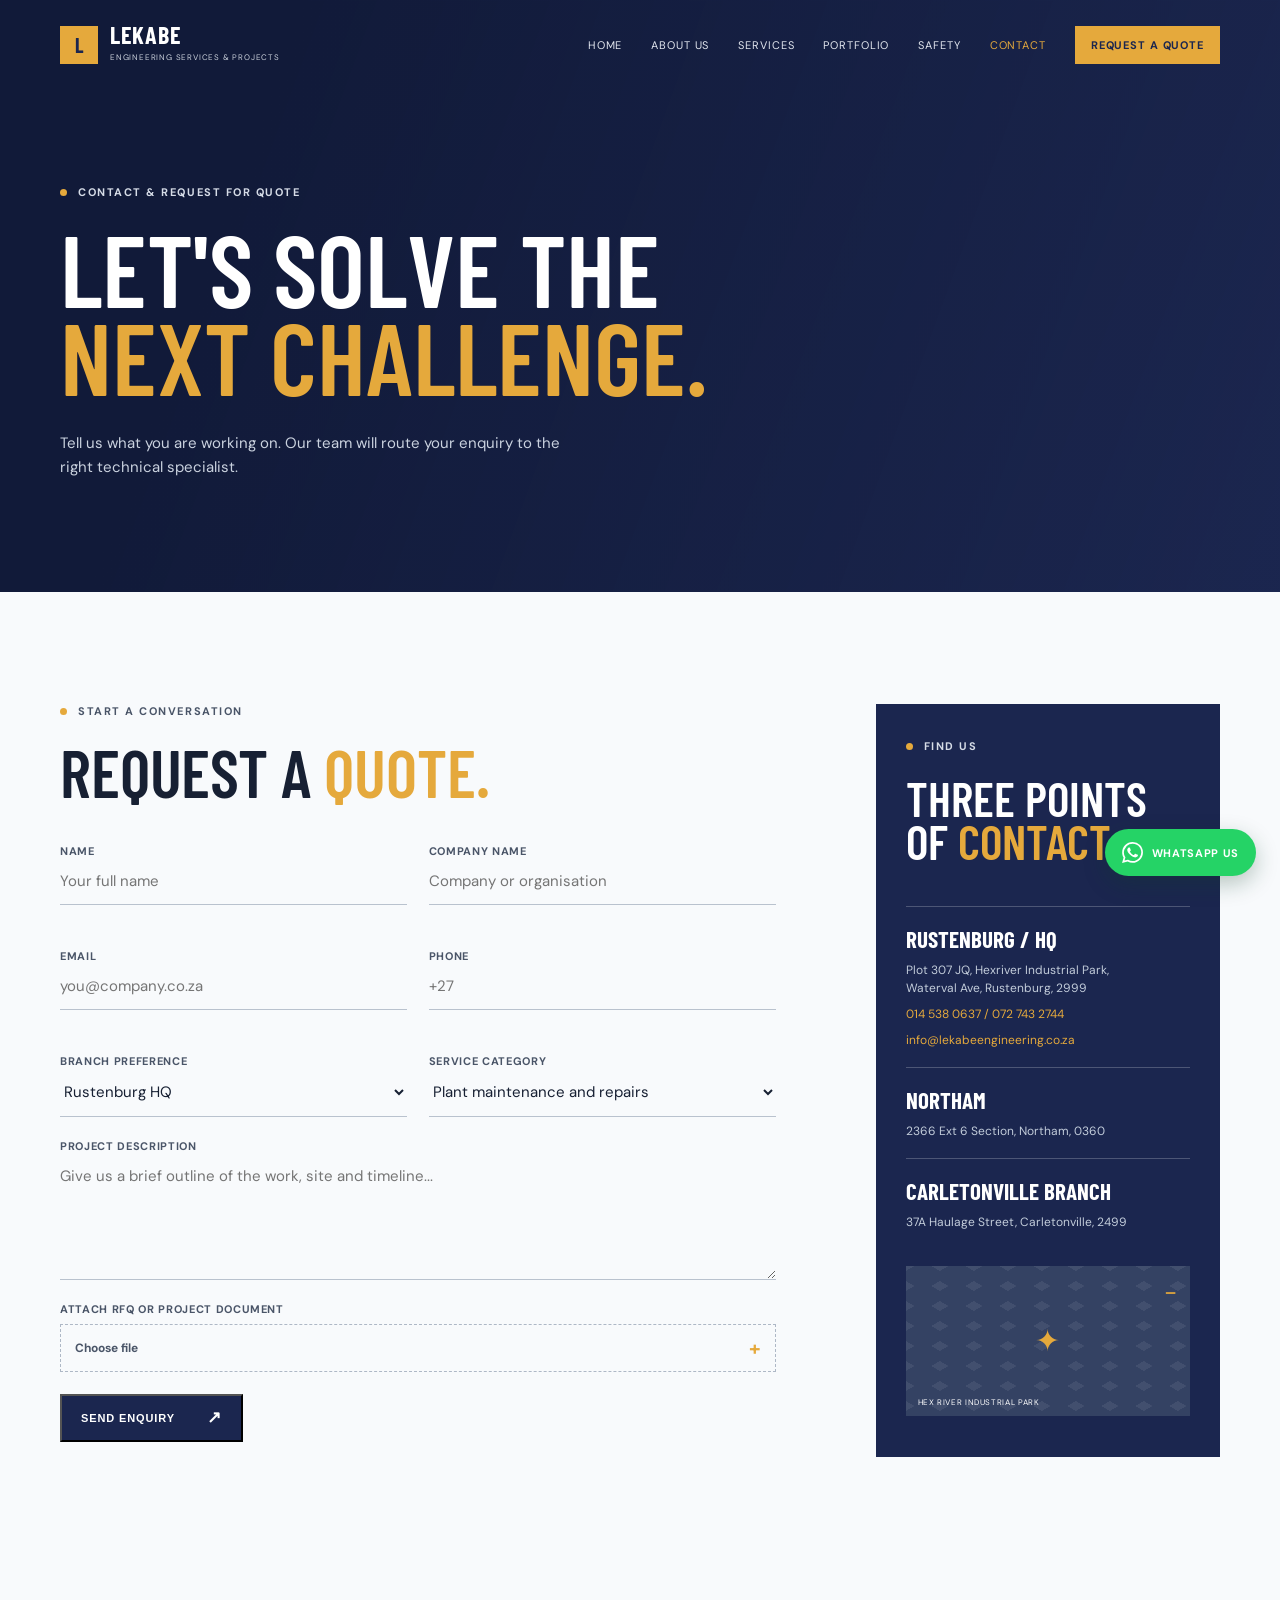
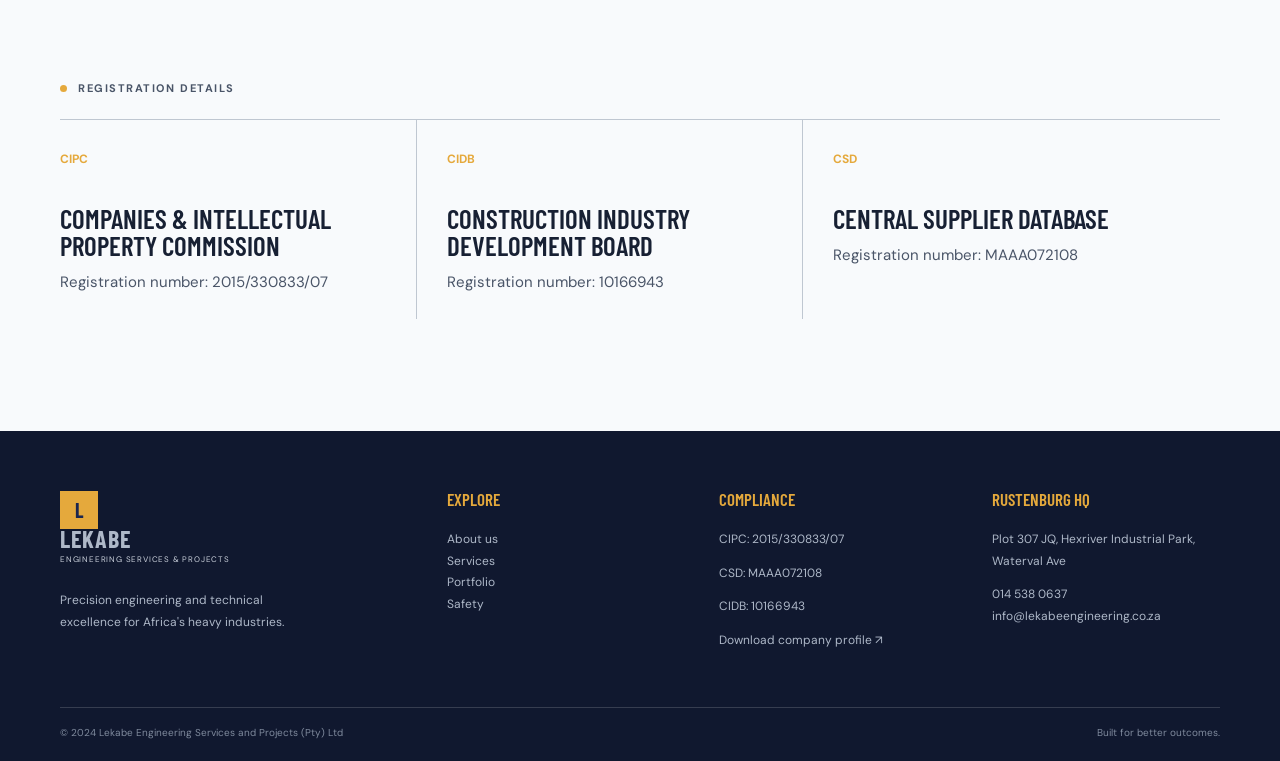
==== contact.html @ 87c2d0b6 "Add files via upload" ====
<!doctype html>
<html lang="en"><head><meta charset="UTF-8"><meta name="viewport" content="width=device-width,initial-scale=1.0"><title>Contact & Request a Quote | Lekabe Engineering</title><link rel="preconnect" href="https://fonts.googleapis.com"><link rel="preconnect" href="https://fonts.gstatic.com" crossorigin><link href="https://fonts.googleapis.com/css2?family=Barlow+Condensed:wght@500;600;700&family=DM+Sans:wght@400;500;600;700&display=swap" rel="stylesheet"><link rel="stylesheet" href="styles.css"></head>
<body><div data-site-header></div><main><section class="page-hero contact-hero"><div class="container"><p class="eyebrow"><span></span> Contact & request for quote</p><h1>Let's solve the<br><em>next challenge.</em></h1><p>Tell us what you are working on. Our team will route your enquiry to the right technical specialist.</p></div></section><section class="section section-light" id="rfq"><div class="container contact-grid"><form class="rfq-form"><div class="form-heading"><p class="eyebrow dark"><span></span> Start a conversation</p><h2>Request a <em>quote.</em></h2></div><div class="field-grid"><label>Name<input required type="text" placeholder="Your full name"></label><label>Company name<input required type="text" placeholder="Company or organisation"></label><label>Email<input required type="email" placeholder="you@company.co.za"></label><label>Phone<input required type="tel" placeholder="+27"></label><label>Branch preference<select><option>Rustenburg HQ</option><option>Northam Branch</option><option>Carletonville Branch</option></select></label><label>Service category<select><option>Plant maintenance and repairs</option><option>Pump, valve and winch services</option><option>Fabrication and surface protection</option><option>Field services</option><option>Supply and contracting</option></select></label></div><label>Project description<textarea required rows="5" placeholder="Give us a brief outline of the work, site and timeline..."></textarea></label><label class="file-field">Attach RFQ or project document<input type="file"><span>Choose file <b>+</b></span></label><button class="button button-navy" type="submit">Send enquiry <span>↗</span></button><p class="form-message"></p></form><aside class="branch-panel"><p class="eyebrow"><span></span> Find us</p><h2>Three points<br>of <em>contact.</em></h2><div class="branch"><b>Rustenburg / HQ</b><p>Plot 307 JQ, Hexriver Industrial Park,<br>Waterval Ave, Rustenburg, 2999</p><a href="tel:0145380637">014 538 0637 / 072 743 2744</a><a href="mailto:info@lekabeengineering.co.za">info@lekabeengineering.co.za</a></div><div class="branch"><b>Northam</b><p>2366 Ext 6 Section, Northam, 0360</p></div><div class="branch"><b>Carletonville Branch</b><p>37A Haulage Street, Carletonville, 2499</p></div><div class="map-placeholder"><span>−</span><div class="map-pin">✦</div><small>HEX RIVER INDUSTRIAL PARK</small></div></aside></div></section><section class="section section-light profile-facts"><div class="container"><p class="eyebrow dark"><span></span> Registration details</p><div class="values-grid"><article><b>CIPC</b><h3>Companies & Intellectual Property Commission</h3><p>Registration number: 2015/330833/07</p></article><article><b>CIDB</b><h3>Construction Industry Development Board</h3><p>Registration number: 10166943</p></article><article><b>CSD</b><h3>Central Supplier Database</h3><p>Registration number: MAAA072108</p></article></div></div></section></main><div data-site-footer></div><script src="script.js"></script></body></html>
---- styles.css ----
:root{--navy:#1b264f;--navy-deep:#111a39;--slate:#4a5568;--gold:#e5a93c;--ink:#172033;--paper:#f8fafc;--line:#d9dee6;--white:#fff;--muted:#738092}*{box-sizing:border-box}html{scroll-behavior:smooth}body{margin:0;color:var(--ink);font-family:"DM Sans",sans-serif;background:var(--paper);font-size:15px}a{text-decoration:none;color:inherit}img{display:block;max-width:100%}.container{width:min(1160px,calc(100% - 96px));margin:auto}.section{padding:112px 0}.section-light{background:var(--paper)}h1,h2,h3,p{margin-top:0}h1,h2,h3{font-family:"Barlow Condensed",sans-serif;font-weight:600;letter-spacing:0}h1{font-size:clamp(62px,8vw,112px);line-height:.86;text-transform:uppercase;margin-bottom:32px}h2{font-size:clamp(46px,5.2vw,74px);line-height:.9;text-transform:uppercase;margin-bottom:24px}h3{font-size:27px;line-height:1;text-transform:uppercase}em{font-style:normal;color:var(--gold)}.eyebrow{font-size:11px;letter-spacing:.14em;text-transform:uppercase;font-weight:700;display:flex;align-items:center;gap:11px;color:#d6dce7;margin-bottom:24px}.eyebrow span{height:7px;width:7px;background:var(--gold);display:inline-block;border-radius:50%}.eyebrow.dark{color:var(--slate)}.lead{font-size:21px;line-height:1.5;color:var(--slate)}.button{display:inline-flex;align-items:center;gap:32px;padding:16px 19px;font-size:11px;font-weight:700;letter-spacing:.08em;text-transform:uppercase;transition:.25s ease}.button span{font-size:17px;line-height:0}.button-gold{background:var(--gold);color:var(--navy-deep)}.button-gold:hover{background:#f1c264;transform:translateY(-2px)}.button-outline{border:1px solid rgba(255,255,255,.45);color:white}.button-outline:hover{border-color:white;background:rgba(255,255,255,.1)}.button-navy{background:var(--navy);color:white}.button-navy:hover{background:var(--navy-deep);transform:translateY(-2px)}.text-link{display:inline-flex;gap:22px;align-items:center;font-weight:700;text-transform:uppercase;letter-spacing:.08em;font-size:11px;color:var(--navy);border-bottom:1px solid var(--gold);padding-bottom:9px}.text-link span{font-size:18px;color:var(--gold)}.light-link{color:white}.site-header{height:90px;position:absolute;z-index:5;left:0;right:0;color:white}.header-inner{height:90px;display:flex;align-items:center;justify-content:space-between}.brand{display:flex;align-items:center;gap:12px}.brand-mark{width:38px;height:38px;background:var(--gold);color:var(--navy);display:grid;place-items:center;font-family:"Barlow Condensed";font-size:20px;font-weight:700}.brand strong{display:block;font-family:"Barlow Condensed";font-size:24px;line-height:.8;letter-spacing:.03em}.brand small{font-size:8px;letter-spacing:.1em;color:#cad0db}.nav{display:flex;gap:29px;align-items:center}.nav a{font-size:11px;text-transform:uppercase;letter-spacing:.08em;color:#e2e6ee}.nav a:hover,.nav a.active{color:var(--gold)}.header-cta{padding:12px 16px;background:var(--gold);color:var(--navy)!important;font-weight:700}.menu-toggle{display:none;background:none;border:0;color:white;font-size:24px}.hero{background:var(--navy-deep);color:white;position:relative;min-height:710px;display:flex;align-items:center;overflow:hidden}.hero-image{position:absolute;inset:0;background:linear-gradient(90deg,rgba(17,26,57,.98) 0%,rgba(17,26,57,.82) 45%,rgba(17,26,57,.24) 100%),url("https://images.unsplash.com/photo-1504328345606-18bbc8c9d7d1?auto=format&fit=crop&w=2000&q=90") center/cover;opacity:.92}.hero-content{position:relative;padding-top:66px}.hero h1{max-width:760px}.hero-copy{max-width:480px;line-height:1.6;color:#d8dee8}.button-row{display:flex;gap:12px;align-items:center;margin-top:37px}.hero-note{font-size:11px;color:#cad0dc;letter-spacing:.08em;text-transform:uppercase;margin-top:70px;display:flex;gap:10px;align-items:center}.signal-dot{width:8px;height:8px;background:#70c58b;border-radius:50%;box-shadow:0 0 0 5px rgba(112,197,139,.12)}.hero-stats{position:absolute;right:6%;bottom:38px;display:grid;grid-template-columns:auto auto;gap:5px 14px;color:#cbd1dd}.hero-stats strong{font-family:"Barlow Condensed";color:var(--gold);font-size:28px}.hero-stats span{font-size:10px;line-height:1.2;text-transform:uppercase;letter-spacing:.08em}.trust-strip{background:var(--gold);color:var(--navy);padding:19px 0}.trust-items{display:flex;justify-content:space-between;align-items:center;font-size:11px;font-weight:700;text-transform:uppercase;letter-spacing:.1em}.trust-items i{height:4px;width:4px;background:var(--navy);border-radius:50%;opacity:.6}.intro-grid,.story-grid,.founder-grid,.safety-grid{display:grid;grid-template-columns:1fr 1fr;gap:100px}.intro-grid>div:last-child{padding-top:32px}.service-preview{background:var(--navy);color:white}.section-head{display:flex;justify-content:space-between;align-items:end;margin-bottom:48px}.section-head h2{margin:0}.service-grid{display:grid;grid-template-columns:repeat(2,1fr);gap:1px;background:rgba(255,255,255,.25)}.service-card{min-height:220px;padding:28px 32px;background:var(--navy);position:relative;display:flex;flex-direction:column;justify-content:space-between;transition:.3s}.service-card:hover{background:#263665}.service-card-main{grid-row:span 2;min-height:441px;background:linear-gradient(140deg,#263665,#1b264f)}.card-number{font-size:11px;color:var(--gold);letter-spacing:.1em}.service-card h3{max-width:300px;margin-bottom:12px}.service-card p{color:#b5bfce;max-width:330px;line-height:1.5;margin:0}.card-arrow{position:absolute;right:28px;top:25px;color:var(--gold);font-size:21px}.founder-photo{position:relative}.founder-photo img{width:100%;height:500px;object-fit:cover;filter:saturate(.7)}.photo-label{position:absolute;bottom:0;left:0;background:var(--gold);padding:12px 16px;color:var(--navy);font-size:10px;font-weight:700;letter-spacing:.1em}.founder-copy{align-self:center}.founder-copy p:not(.eyebrow){color:var(--slate);line-height:1.7;max-width:470px}.founder-copy .button{margin-top:15px}.client-band{background:#e8edf2;padding:57px 0}.client-band .eyebrow{color:var(--slate)}.logo-row{display:flex;justify-content:space-between;align-items:center;gap:25px;color:#6d7783;font-family:"Barlow Condensed";font-weight:700;font-size:19px;letter-spacing:.04em;flex-wrap:wrap}.logo-row span span{color:var(--gold)}.cta-band{background:var(--navy-deep);color:white;padding:75px 0}.cta-inner{display:flex;justify-content:space-between;align-items:center}.cta-inner h2{margin:0}.page-hero{background:var(--navy);color:white;padding:185px 0 98px;min-height:480px;background-image:linear-gradient(110deg,#111a39 20%,rgba(27,38,79,.73)),url("https://images.unsplash.com/photo-1513828583688-c52646db42da?auto=format&fit=crop&w=1800&q=85");background-size:cover;background-position:center}.page-hero h1{max-width:700px}.page-hero>div>p:last-child{max-width:500px;color:#cad2df;line-height:1.6}.story-copy>p{color:var(--slate);line-height:1.7;font-size:17px}.stat-line{display:grid;grid-template-columns:auto 1fr auto 1fr;gap:12px 17px;align-items:center;border-top:1px solid var(--line);margin-top:40px;padding-top:23px}.stat-line strong{font-family:"Barlow Condensed";font-size:38px;color:var(--gold)}.stat-line span{font-size:10px;text-transform:uppercase;line-height:1.3;letter-spacing:.06em;color:var(--slate)}.values-section{background:#e8edf2}.values-grid{display:grid;grid-template-columns:repeat(3,1fr);border-top:1px solid #bfc7d1}.values-grid article{padding:28px 30px 10px 0;border-right:1px solid #bfc7d1;margin-right:30px}.values-grid article:last-child{border:0}.values-grid b,.process-grid b{color:var(--gold);font-size:12px}.values-grid h3{margin:37px 0 12px}.values-grid p{color:var(--slate);line-height:1.55}.compliance{background:var(--navy);color:white;padding:70px 0}.compliance-grid{display:grid;grid-template-columns:2fr repeat(3,1fr);gap:30px;align-items:center}.compliance h2{margin:0}.credential{border-left:1px solid rgba(255,255,255,.25);padding-left:25px}.credential strong{display:block;font-family:"Barlow Condensed";font-size:34px;color:var(--gold)}.credential span{font-size:11px;line-height:1.3;color:#cad2df;text-transform:uppercase;letter-spacing:.06em}.capability-list{border-top:1px solid var(--line)}.capability{display:grid;grid-template-columns:70px 1fr 30px;gap:20px;border-bottom:1px solid var(--line);padding:34px 0;transition:.25s}.capability>span{font-size:12px;color:var(--gold);font-weight:700}.capability h2{font-size:39px;margin:0 0 14px}.capability p{max-width:710px;color:var(--slate);line-height:1.6;margin-bottom:0}.capability>i{font-size:24px;color:var(--navy);font-style:normal}.capability:hover{padding-left:15px}.tag-row{display:flex;gap:7px;flex-wrap:wrap;margin-top:21px}.tag-row b{border:1px solid var(--line);padding:6px 8px;font-size:9px;letter-spacing:.08em;color:var(--slate)}.process-band{background:var(--navy);color:white;padding:100px 0}.process-band h2{margin-bottom:60px}.process-grid{display:grid;grid-template-columns:repeat(4,1fr);gap:0}.process-grid>div{border-top:1px solid rgba(255,255,255,.3);padding:23px 25px 0 0;margin-right:25px;position:relative}.process-grid>div:after{content:"→";position:absolute;right:22px;top:18px;color:var(--gold)}.process-grid h3{font-size:22px;margin:28px 0 10px}.process-grid p{color:#b5bfce;line-height:1.5;font-size:13px}.filter-row{display:flex;gap:8px;margin-bottom:35px;flex-wrap:wrap}.filter{border:1px solid var(--line);background:transparent;padding:11px 16px;color:var(--slate);font:700 10px "DM Sans";letter-spacing:.08em;text-transform:uppercase;cursor:pointer}.filter.active,.filter:hover{background:var(--navy);color:white;border-color:var(--navy)}.gallery{display:grid;grid-template-columns:repeat(2,1fr);gap:17px}.gallery-item{height:340px;margin:0;position:relative;overflow:hidden;background:#dfe4e8}.gallery-item.wide{grid-column:span 2;height:430px}.gallery-item img{height:100%;width:100%;object-fit:cover;transition:.45s}.gallery-item:hover img{transform:scale(1.05)}.gallery-item:after{content:"";position:absolute;inset:45% 0 0;background:linear-gradient(transparent,rgba(17,26,57,.9))}.gallery-item figcaption{position:absolute;z-index:1;bottom:22px;left:25px;color:white}.gallery-item figcaption span{display:block;color:var(--gold);font-size:10px;font-weight:700;letter-spacing:.1em;margin-bottom:7px}.gallery-item figcaption strong{font:24px "Barlow Condensed";text-transform:uppercase}.safety-grid{gap:130px}.safety-grid .lead{margin-bottom:45px}.safety-points article{border-top:1px solid var(--line);padding:18px 0;display:grid;grid-template-columns:35px 1fr;column-gap:10px}.safety-points b{color:var(--gold);font-size:11px}.safety-points h3{font-size:22px;margin:0}.safety-points p{grid-column:2;color:var(--slate);margin:7px 0 0;line-height:1.5}.quote-section{background:var(--gold);padding:90px 0;color:var(--navy)}blockquote{font:600 clamp(36px,5vw,64px)/.95 "Barlow Condensed";max-width:850px;text-transform:uppercase;margin:0 0 24px}.quote-section p{font-size:11px;text-transform:uppercase;letter-spacing:.1em;font-weight:700}.contact-grid{display:grid;grid-template-columns:1.35fr .65fr;gap:100px}.form-heading h2{margin-bottom:42px}.field-grid{display:grid;grid-template-columns:1fr 1fr;gap:22px}.rfq-form label{color:var(--slate);font-size:11px;text-transform:uppercase;letter-spacing:.06em;font-weight:700;display:block;margin-bottom:22px}.rfq-form input,.rfq-form select,.rfq-form textarea{display:block;width:100%;border:0;border-bottom:1px solid #b9c2ce;background:transparent;padding:13px 0;color:var(--ink);font:15px "DM Sans";outline:0;border-radius:0}.rfq-form input:focus,.rfq-form select:focus,.rfq-form textarea:focus{border-color:var(--gold)}.rfq-form textarea{resize:vertical}.file-field span{height:48px;border:1px dashed #aeb8c6;display:flex;align-items:center;justify-content:space-between;padding:0 14px;margin-top:8px;color:var(--slate);font-size:12px;text-transform:none;letter-spacing:0}.file-field span b{font-size:20px;color:var(--gold)}.file-field input{display:none}.form-message{color:#3b8b5b;font-weight:600}.branch-panel{background:var(--navy);color:white;padding:35px 30px}.branch-panel h2{font-size:48px;margin-bottom:42px}.branch{border-top:1px solid rgba(255,255,255,.22);padding:18px 0}.branch b{font-family:"Barlow Condensed";font-size:23px;text-transform:uppercase}.branch p,.branch a{display:block;color:#c2ccda;font-size:12px;line-height:1.5;margin:8px 0 0}.branch a{color:var(--gold)}.map-placeholder{height:150px;margin-top:17px;background-color:#344263;background-image:linear-gradient(30deg,rgba(255,255,255,.07) 12%,transparent 12.5%,transparent 87%,rgba(255,255,255,.07) 87.5%),linear-gradient(150deg,rgba(255,255,255,.07) 12%,transparent 12.5%,transparent 87%,rgba(255,255,255,.07) 87.5%);background-size:34px 20px;position:relative;display:grid;place-items:center}.map-placeholder>span{position:absolute;top:10px;right:13px;color:var(--gold);font-size:24px}.map-pin{color:var(--gold);font-size:30px}.map-placeholder small{position:absolute;bottom:9px;left:12px;font-size:8px;letter-spacing:.08em}.site-footer{background:#10182f;color:white;padding:60px 0 22px}.footer-grid{display:grid;grid-template-columns:1.5fr 1fr 1fr 1fr;gap:45px;padding-bottom:55px}.site-footer h3{font-size:17px;color:var(--gold);margin-bottom:21px}.site-footer p,.site-footer a{color:#aeb8c8;display:block;font-size:12px;line-height:1.8}.footer-bottom{border-top:1px solid rgba(255,255,255,.16);padding-top:18px;display:flex;justify-content:space-between;color:#7f8a9d;font-size:10px}.reveal{animation:rise .8s ease both}@keyframes rise{from{opacity:0;transform:translateY(18px)}to{opacity:1;transform:none}}
@media(max-width:760px){.container{width:min(100% - 38px,1160px)}.section{padding:74px 0}.site-header,.header-inner{height:73px}.nav{display:none;position:absolute;top:73px;left:0;right:0;background:var(--navy-deep);padding:22px 19px;flex-direction:column;align-items:flex-start}.nav.open{display:flex}.menu-toggle{display:block}.header-cta{display:none}.brand strong{font-size:21px}.hero{min-height:730px}.hero-content{padding-top:45px}.hero h1{font-size:58px}.hero-stats{left:19px;right:auto;bottom:25px}.hero-note{margin-top:47px}.trust-items{justify-content:flex-start;gap:10px;flex-wrap:wrap;font-size:9px}.trust-items i{display:none}.intro-grid,.story-grid,.founder-grid,.safety-grid,.contact-grid{grid-template-columns:1fr;gap:40px}.intro-grid>div:last-child{padding-top:0}.service-grid{grid-template-columns:1fr}.service-card-main{grid-row:auto;min-height:300px}.service-card{min-height:210px}.section-head,.cta-inner{display:block}.section-head .text-link{margin-top:25px}.founder-photo img{height:330px}.logo-row{justify-content:flex-start;font-size:16px}.cta-inner .button{margin-top:30px}.page-hero{padding:145px 0 70px;min-height:430px}.page-hero h1{font-size:58px}.values-grid,.compliance-grid,.process-grid{grid-template-columns:1fr}.values-grid article{border-right:0;border-bottom:1px solid #bfc7d1;padding:25px 0;margin:0}.compliance-grid{gap:25px}.compliance-grid>div:first-child{margin-bottom:20px}.credential{border-left:0;border-top:1px solid rgba(255,255,255,.25);padding:18px 0 0}.capability{grid-template-columns:35px 1fr 20px;gap:7px;padding:27px 0}.capability h2{font-size:30px}.process-grid>div{margin:0 0 30px}.process-grid>div:last-child{margin-bottom:0}.gallery{grid-template-columns:1fr}.gallery-item,.gallery-item.wide{grid-column:auto;height:300px}.gallery-item.wide{height:330px}.field-grid{grid-template-columns:1fr;gap:0}.branch-panel{padding:28px 22px}.footer-grid{grid-template-columns:1fr 1fr;gap:25px}.footer-grid>div:first-child{grid-column:span 2}.footer-bottom{display:block}.footer-bottom span{display:block;margin-top:10px}.button-row{align-items:flex-start;flex-direction:column}.button{width:max-content}.stat-line{grid-template-columns:auto 1fr;gap:10px}.stat-line strong:nth-of-type(2){margin-top:10px}.stat-line span:last-child{margin-top:10px}}
.team-section{background:var(--paper)}.team-grid{display:grid;grid-template-columns:repeat(2,1fr);gap:22px}.team-card{background:white;border:1px solid var(--line);display:flex;flex-direction:column}.team-card-wide{grid-column:span 2;max-width:calc(50% - 11px)}.team-card-image{height:265px;overflow:hidden;background:#dfe4e8}.team-card-image img{width:100%;height:100%;object-fit:cover}.team-card-placeholder{display:grid;place-items:center;background:var(--navy);color:var(--gold);font:700 70px "Barlow Condensed"}.team-card-body{padding:25px 27px 30px}.team-card h3{font-size:28px;margin-bottom:8px}.team-card strong{display:block;color:var(--gold);font-size:10px;letter-spacing:.08em;text-transform:uppercase;margin-bottom:18px}.team-card p{color:var(--slate);font-size:13px;line-height:1.65;margin-bottom:12px}.team-card p:last-child{margin-bottom:0}
@media(max-width:760px){.team-grid{grid-template-columns:1fr}.team-card-wide{grid-column:auto;max-width:none}.team-card-image{height:230px}}
.whatsapp-button{position:fixed;right:24px;bottom:24px;z-index:10;display:inline-flex;align-items:center;gap:9px;background:#25d366;color:#fff;padding:13px 17px;border-radius:999px;box-shadow:0 8px 22px rgba(13,64,39,.28);font-size:11px;font-weight:700;letter-spacing:.06em;text-transform:uppercase;transition:transform .2s ease,background .2s ease}.whatsapp-button:hover{background:#1ebe5d;transform:translateY(-3px)}.whatsapp-button svg{width:21px;height:21px;fill:currentColor}
@media(max-width:760px){.whatsapp-button{right:16px;bottom:16px;width:48px;height:48px;padding:0;justify-content:center}.whatsapp-button span{display:none}.whatsapp-button svg{width:24px;height:24px}}
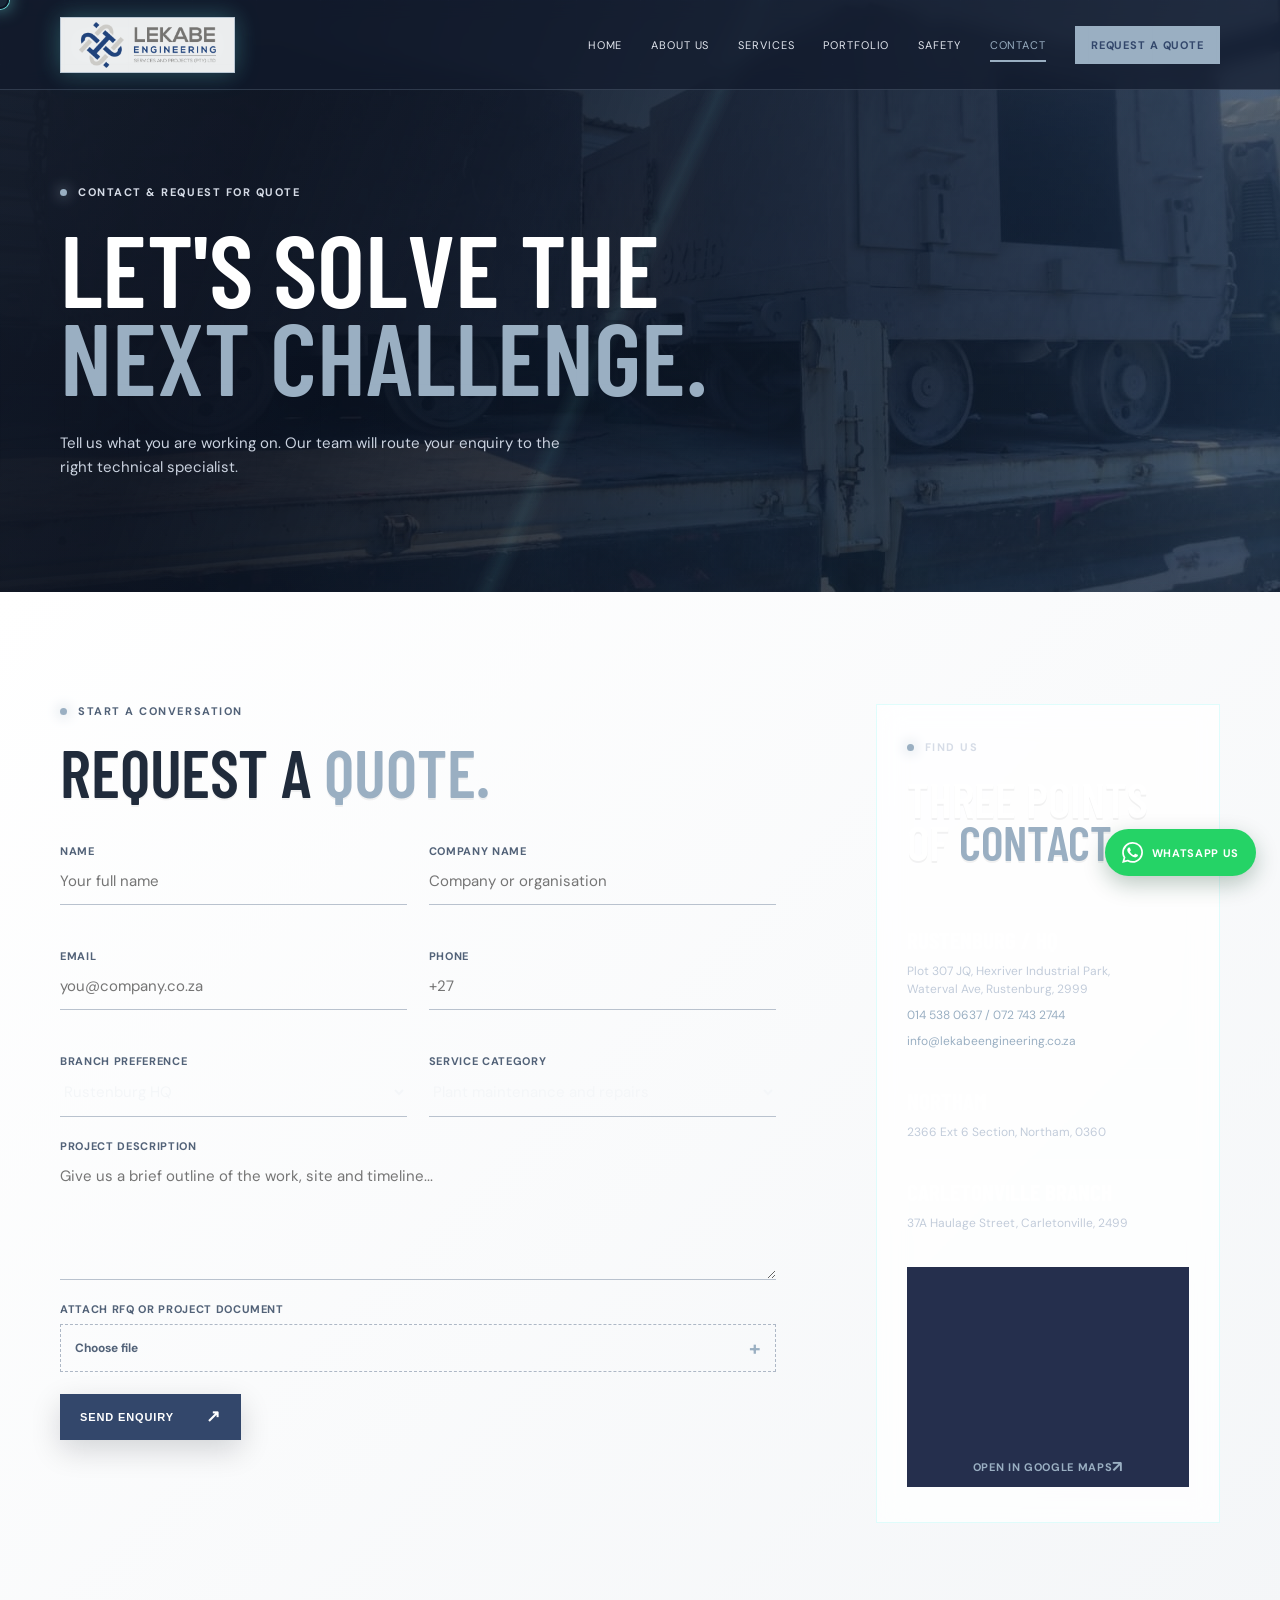
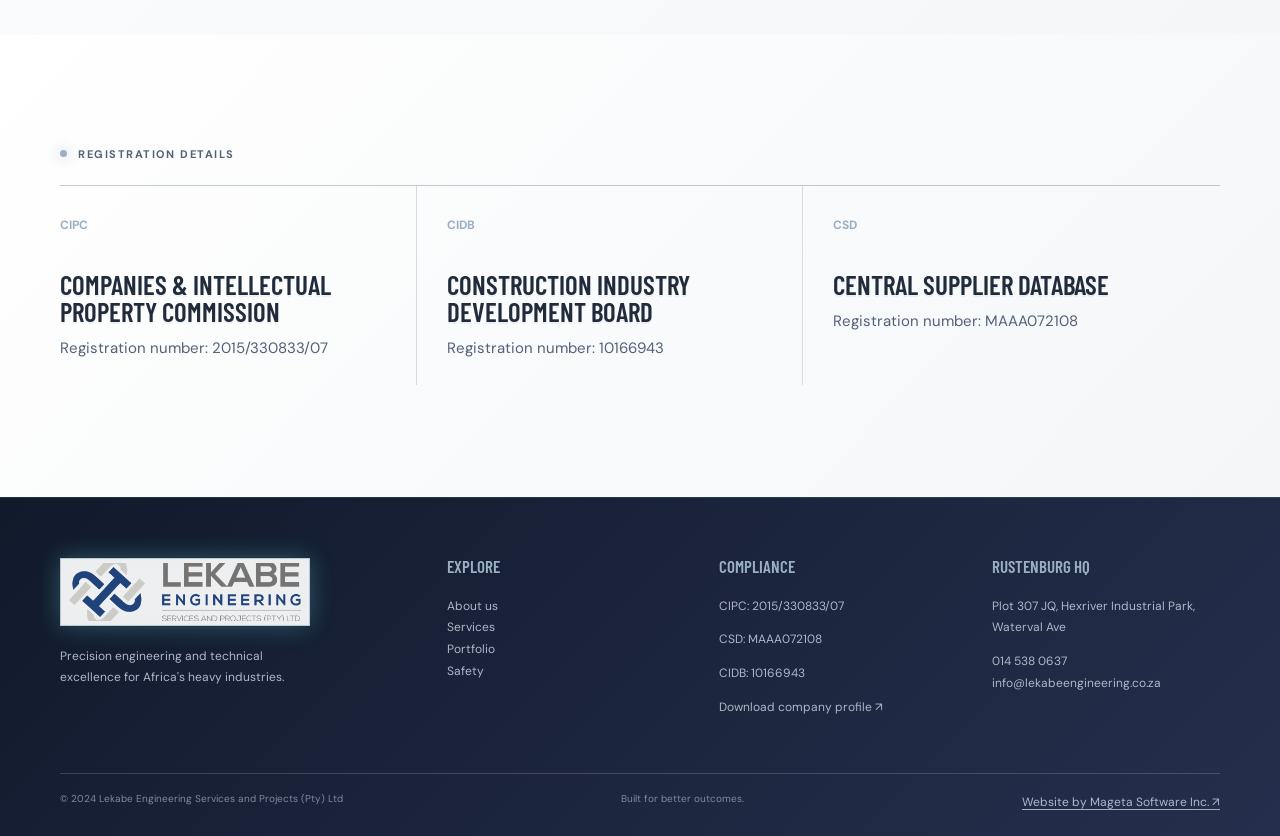
==== commit e97fe6ea: "Add files via upload" ====
--- a/contact.html
+++ b/contact.html
@@ -1,3 +1,130 @@
 <!doctype html>
-<html lang="en"><head><meta charset="UTF-8"><meta name="viewport" content="width=device-width,initial-scale=1.0"><title>Contact & Request a Quote | Lekabe Engineering</title><link rel="preconnect" href="https://fonts.googleapis.com"><link rel="preconnect" href="https://fonts.gstatic.com" crossorigin><link href="https://fonts.googleapis.com/css2?family=Barlow+Condensed:wght@500;600;700&family=DM+Sans:wght@400;500;600;700&display=swap" rel="stylesheet"><link rel="stylesheet" href="styles.css"></head>
-<body><div data-site-header></div><main><section class="page-hero contact-hero"><div class="container"><p class="eyebrow"><span></span> Contact & request for quote</p><h1>Let's solve the<br><em>next challenge.</em></h1><p>Tell us what you are working on. Our team will route your enquiry to the right technical specialist.</p></div></section><section class="section section-light" id="rfq"><div class="container contact-grid"><form class="rfq-form"><div class="form-heading"><p class="eyebrow dark"><span></span> Start a conversation</p><h2>Request a <em>quote.</em></h2></div><div class="field-grid"><label>Name<input required type="text" placeholder="Your full name"></label><label>Company name<input required type="text" placeholder="Company or organisation"></label><label>Email<input required type="email" placeholder="you@company.co.za"></label><label>Phone<input required type="tel" placeholder="+27"></label><label>Branch preference<select><option>Rustenburg HQ</option><option>Northam Branch</option><option>Carletonville Branch</option></select></label><label>Service category<select><option>Plant maintenance and repairs</option><option>Pump, valve and winch services</option><option>Fabrication and surface protection</option><option>Field services</option><option>Supply and contracting</option></select></label></div><label>Project description<textarea required rows="5" placeholder="Give us a brief outline of the work, site and timeline..."></textarea></label><label class="file-field">Attach RFQ or project document<input type="file"><span>Choose file <b>+</b></span></label><button class="button button-navy" type="submit">Send enquiry <span>↗</span></button><p class="form-message"></p></form><aside class="branch-panel"><p class="eyebrow"><span></span> Find us</p><h2>Three points<br>of <em>contact.</em></h2><div class="branch"><b>Rustenburg / HQ</b><p>Plot 307 JQ, Hexriver Industrial Park,<br>Waterval Ave, Rustenburg, 2999</p><a href="tel:0145380637">014 538 0637 / 072 743 2744</a><a href="mailto:info@lekabeengineering.co.za">info@lekabeengineering.co.za</a></div><div class="branch"><b>Northam</b><p>2366 Ext 6 Section, Northam, 0360</p></div><div class="branch"><b>Carletonville Branch</b><p>37A Haulage Street, Carletonville, 2499</p></div><div class="map-placeholder"><span>−</span><div class="map-pin">✦</div><small>HEX RIVER INDUSTRIAL PARK</small></div></aside></div></section><section class="section section-light profile-facts"><div class="container"><p class="eyebrow dark"><span></span> Registration details</p><div class="values-grid"><article><b>CIPC</b><h3>Companies & Intellectual Property Commission</h3><p>Registration number: 2015/330833/07</p></article><article><b>CIDB</b><h3>Construction Industry Development Board</h3><p>Registration number: 10166943</p></article><article><b>CSD</b><h3>Central Supplier Database</h3><p>Registration number: MAAA072108</p></article></div></div></section></main><div data-site-footer></div><script src="script.js"></script></body></html>+<html lang="en">
+<head>
+<meta charset="UTF-8">
+<meta name="viewport" content="width=device-width,initial-scale=1.0">
+<title>Contact & Request a Quote | Lekabe Engineering</title>
+<link rel="preconnect" href="https://fonts.googleapis.com">
+<link rel="preconnect" href="https://fonts.gstatic.com" crossorigin>
+<link href="https://fonts.googleapis.com/css2?family=Barlow+Condensed:wght@500;600;700&family=DM+Sans:wght@400;500;600;700&display=swap" rel="stylesheet">
+<link rel="stylesheet" href="styles.css">
+</head>
+<body>
+<div data-site-header>
+</div>
+<main>
+<section class="page-hero contact-hero">
+<div class="container">
+<p class="eyebrow">
+<span>
+</span> Contact & request for quote</p>
+<h1>Let's solve the<br>
+<em>next challenge.</em>
+</h1>
+<p>Tell us what you are working on. Our team will route your enquiry to the right technical specialist.</p>
+</div>
+</section>
+<section class="section section-light" id="rfq">
+<div class="container contact-grid">
+<form class="rfq-form">
+<div class="form-heading">
+<p class="eyebrow dark">
+<span>
+</span> Start a conversation</p>
+<h2>Request a <em>quote.</em>
+</h2>
+</div>
+<div class="field-grid">
+<label>Name<input required type="text" placeholder="Your full name">
+</label>
+<label>Company name<input required type="text" placeholder="Company or organisation">
+</label>
+<label>Email<input required type="email" placeholder="you@company.co.za">
+</label>
+<label>Phone<input required type="tel" placeholder="+27">
+</label>
+<label>Branch preference<select>
+<option>Rustenburg HQ</option>
+<option>Northam Branch</option>
+<option>Carletonville Branch</option>
+</select>
+</label>
+<label>Service category<select>
+<option>Plant maintenance and repairs</option>
+<option>Pump, valve and winch services</option>
+<option>Fabrication and surface protection</option>
+<option>Field services</option>
+<option>Supply and contracting</option>
+</select>
+</label>
+</div>
+<label>Project description<textarea required rows="5" placeholder="Give us a brief outline of the work, site and timeline...">
+</textarea>
+</label>
+<label class="file-field">Attach RFQ or project document<input type="file">
+<span>Choose file <b>+</b>
+</span>
+</label>
+<button class="button button-navy" type="submit">Send enquiry <span>↗</span>
+</button>
+<p class="form-message">
+</p>
+</form>
+<aside class="branch-panel">
+<p class="eyebrow">
+<span>
+</span> Find us</p>
+<h2>Three points<br>of <em>contact.</em>
+</h2>
+<div class="branch">
+<b>Rustenburg / HQ</b>
+<p>Plot 307 JQ, Hexriver Industrial Park,<br>Waterval Ave, Rustenburg, 2999</p>
+<a href="tel:0145380637">014 538 0637 / 072 743 2744</a>
+<a href="mailto:info@lekabeengineering.co.za">info@lekabeengineering.co.za</a>
+</div>
+<div class="branch">
+<b>Northam</b>
+<p>2366 Ext 6 Section, Northam, 0360</p>
+</div>
+<div class="branch">
+<b>Carletonville Branch</b>
+<p>37A Haulage Street, Carletonville, 2499</p>
+</div>
+<div class="map-placeholder">
+<iframe title="Lekabe Engineering Services and Projects location" src="https://www.google.com/maps?q=-25.664453,27.281216&amp;output=embed" loading="lazy" referrerpolicy="no-referrer-when-downgrade"></iframe>
+<a class="map-link" href="https://maps.app.goo.gl/adEYWhMMAA8gJ9pD7" target="_blank" rel="noopener">Open in Google Maps <span>↗</span></a>
+</div>
+</aside>
+</div>
+</section>
+<section class="section section-light profile-facts">
+<div class="container">
+<p class="eyebrow dark">
+<span>
+</span> Registration details</p>
+<div class="values-grid">
+<article>
+<b>CIPC</b>
+<h3>Companies & Intellectual Property Commission</h3>
+<p>Registration number: 2015/330833/07</p>
+</article>
+<article>
+<b>CIDB</b>
+<h3>Construction Industry Development Board</h3>
+<p>Registration number: 10166943</p>
+</article>
+<article>
+<b>CSD</b>
+<h3>Central Supplier Database</h3>
+<p>Registration number: MAAA072108</p>
+</article>
+</div>
+</div>
+</section>
+</main>
+<div data-site-footer>
+</div>
+<script src="script.js">
+</script>
+</body>
+</html>
--- a/styles.css
+++ b/styles.css
@@ -3,4 +3,102 @@
 .team-section{background:var(--paper)}.team-grid{display:grid;grid-template-columns:repeat(2,1fr);gap:22px}.team-card{background:white;border:1px solid var(--line);display:flex;flex-direction:column}.team-card-wide{grid-column:span 2;max-width:calc(50% - 11px)}.team-card-image{height:265px;overflow:hidden;background:#dfe4e8}.team-card-image img{width:100%;height:100%;object-fit:cover}.team-card-placeholder{display:grid;place-items:center;background:var(--navy);color:var(--gold);font:700 70px "Barlow Condensed"}.team-card-body{padding:25px 27px 30px}.team-card h3{font-size:28px;margin-bottom:8px}.team-card strong{display:block;color:var(--gold);font-size:10px;letter-spacing:.08em;text-transform:uppercase;margin-bottom:18px}.team-card p{color:var(--slate);font-size:13px;line-height:1.65;margin-bottom:12px}.team-card p:last-child{margin-bottom:0}
 @media(max-width:760px){.team-grid{grid-template-columns:1fr}.team-card-wide{grid-column:auto;max-width:none}.team-card-image{height:230px}}
 .whatsapp-button{position:fixed;right:24px;bottom:24px;z-index:10;display:inline-flex;align-items:center;gap:9px;background:#25d366;color:#fff;padding:13px 17px;border-radius:999px;box-shadow:0 8px 22px rgba(13,64,39,.28);font-size:11px;font-weight:700;letter-spacing:.06em;text-transform:uppercase;transition:transform .2s ease,background .2s ease}.whatsapp-button:hover{background:#1ebe5d;transform:translateY(-3px)}.whatsapp-button svg{width:21px;height:21px;fill:currentColor}
-@media(max-width:760px){.whatsapp-button{right:16px;bottom:16px;width:48px;height:48px;padding:0;justify-content:center}.whatsapp-button span{display:none}.whatsapp-button svg{width:24px;height:24px}}+.site-credit{color:#aeb8c8!important;text-decoration:underline;text-decoration-color:var(--gold);text-underline-offset:3px}.site-credit:hover{color:var(--gold)!important}
+@media(max-width:760px){.whatsapp-button{right:16px;bottom:16px;width:48px;height:48px;padding:0;justify-content:center}.whatsapp-button span{display:none}.whatsapp-button svg{width:24px;height:24px}}
+
+/* Brand palette and supplied image assets */
+:root{--navy:#33476b;--navy-deep:#252f4d;--slate:#526278;--gold:#9aafc2;--ink:#202b3b;--paper:#f4f6f8;--line:#d5dbe2;--muted:#7a8797}
+.brand{gap:0}.brand-logo{width:225px;height:56px;padding:4px 8px;background:#fff;object-fit:cover;object-position:center 48%}.site-header .brand-logo{width:175px;object-fit:contain}.site-footer .brand-logo{width:250px;height:68px}.hero-image{background-image:linear-gradient(90deg,rgba(37,47,77,.97) 0%,rgba(37,47,77,.78) 45%,rgba(37,47,77,.24) 100%),url('assets/centrifugal water pump.jpeg');background-position:center;background-size:cover}.button-gold{color:var(--navy-deep)}.button-gold:hover{background:#b6c6d4}.filter.active{background:var(--navy);border-color:var(--navy);color:#fff}.gallery-item img{filter:saturate(.88)}
+@media(max-width:760px){.hero{min-height:770px}.hero-content{padding-bottom:125px}.hero-note{margin-top:25px}.hero-stats{bottom:20px}}
+@media(max-width:760px){.hero h1{font-size:51px}}
+.page-about .page-hero{background-image:linear-gradient(110deg,rgba(37,47,77,.96) 20%,rgba(37,47,77,.64)),url('assets/44.jpeg')}
+.page-services .page-hero{background-image:linear-gradient(110deg,rgba(37,47,77,.96) 20%,rgba(37,47,77,.62)),url('assets/Horizontal multistage Centrifugal pump.jpeg')}
+.page-portfolio .page-hero{background-image:linear-gradient(110deg,rgba(37,47,77,.96) 20%,rgba(37,47,77,.58)),url('assets/56.jpeg')}
+.page-sheq .page-hero{background-image:linear-gradient(110deg,rgba(37,47,77,.96) 20%,rgba(37,47,77,.62)),url('assets/23.jpeg')}
+.page-contact .page-hero{background-image:linear-gradient(110deg,rgba(37,47,77,.96) 20%,rgba(37,47,77,.58)),url('assets/22.jpeg')}
+.page-about .page-hero,.page-services .page-hero,.page-portfolio .page-hero,.page-sheq .page-hero,.page-contact .page-hero{background-size:cover;background-position:center}
+.home-hero{min-height:820px}
+.home-hero .hero-content{padding-top:84px;padding-bottom:110px}
+.home-hero h1{max-width:920px;font-size:clamp(62px,7vw,100px)}
+.home-hero .hero-note{margin-top:48px}
+@media(max-width:760px){.home-hero{min-height:770px}.home-hero .hero-content{padding-top:45px;padding-bottom:125px}.home-hero h1{font-size:51px}.home-hero .hero-note{margin-top:25px}}
+.client-band{overflow:hidden}.logo-marquee{width:100%;overflow:hidden}.logo-track{display:flex;width:max-content;animation:logo-slide-right 38s linear infinite}.logo-row{display:flex;align-items:center;gap:70px;padding:14px 35px 8px;flex:0 0 auto}.logo-row img{width:132px;height:48px;object-fit:contain;filter:grayscale(1);opacity:.68;transition:filter .25s ease,opacity .25s ease}.logo-row img:hover{filter:grayscale(0);opacity:1}@keyframes logo-slide-right{from{transform:translateX(-50%)}to{transform:translateX(0)}}
+.logo-lockup{display:inline-flex;align-items:center;gap:9px;color:#6d7783;white-space:nowrap}.logo-lockup b{display:grid;place-items:center;width:31px;height:31px;border:2px solid #9aafc2;border-radius:50%;font:700 15px "Barlow Condensed";color:#526278}.logo-lockup strong{font:700 17px "Barlow Condensed";letter-spacing:.04em}.logo-lockup strong span{color:var(--gold)}
+@media(max-width:760px){.logo-row{gap:38px;padding-inline:19px}.logo-row img{width:105px;height:42px}}
+@media(prefers-reduced-motion:reduce){.logo-track{animation:none;transform:none}}
+
+/* Futuristic interaction layer */
+:root{--navy:#121b2d;--navy-deep:#080e1b;--slate:#8290a6;--gold:#d8b36a;--ink:#172234;--paper:#eef2f5;--line:#ccd5df;--cyan:#72e4e0;--cursor-x:50vw;--cursor-y:50vh}
+body{background:var(--paper);cursor:none;overflow-x:hidden}
+body:before{content:"";position:fixed;inset:0;z-index:-1;pointer-events:none;background:radial-gradient(520px circle at var(--cursor-x) var(--cursor-y),rgba(114,228,224,.09),transparent 62%)}
+body:after{content:"";position:fixed;inset:0;z-index:20;pointer-events:none;opacity:.17;background-image:linear-gradient(rgba(255,255,255,.04) 1px,transparent 1px),linear-gradient(90deg,rgba(255,255,255,.04) 1px,transparent 1px);background-size:72px 72px;mask-image:linear-gradient(to bottom,black,transparent 72%)}
+a,button{cursor:none}
+.site-header{background:linear-gradient(180deg,rgba(8,14,27,.62),transparent);backdrop-filter:blur(9px)}
+.header-inner{border-bottom:1px solid rgba(255,255,255,.16)}
+.brand-logo{filter:drop-shadow(0 0 12px rgba(114,228,224,.14))}
+.nav a{position:relative;transition:color .25s ease}.nav a:after{content:"";position:absolute;left:0;right:0;bottom:-10px;height:2px;background:var(--cyan);transform:scaleX(0);transform-origin:left;transition:transform .25s ease}
+.nav a:hover,.nav a.active{color:var(--cyan)}.nav a:hover:after,.nav a.active:after{transform:scaleX(1)}
+.hero-image{filter:saturate(.8) contrast(1.08);background-image:linear-gradient(90deg,rgba(8,14,27,.98) 0%,rgba(12,25,42,.82) 46%,rgba(12,25,42,.2) 100%),url('assets/centrifugal water pump.jpeg')}
+.hero:after,.page-hero:after{content:"";position:absolute;inset:0;pointer-events:none;background:linear-gradient(115deg,transparent 0 48%,rgba(114,228,224,.13) 49%,transparent 50% 100%);mix-blend-mode:screen;opacity:.55}
+.hero-content,.page-hero .container{position:relative;z-index:1}h1,h2,h3{text-shadow:0 2px 0 rgba(0,0,0,.05)}.eyebrow span{background:var(--cyan);box-shadow:0 0 14px var(--cyan)}em{color:var(--cyan)}
+.button{position:relative;overflow:hidden;border:1px solid transparent;box-shadow:0 10px 30px rgba(5,15,27,.16)}.button:before{content:"";position:absolute;inset:0;background:linear-gradient(105deg,transparent 35%,rgba(255,255,255,.32) 50%,transparent 65%);transform:translateX(-120%);transition:transform .55s ease}.button:hover:before{transform:translateX(120%)}.button-gold{background:var(--gold)}.button-gold:hover{background:#f1d18e}.button-outline{border-color:rgba(114,228,224,.55)}
+.trust-strip{background:#0b1424;border-top:1px solid rgba(114,228,224,.22);border-bottom:1px solid rgba(114,228,224,.22)}
+.service-preview,.process-band,.compliance,.cta-band,.site-footer{background:linear-gradient(135deg,#0b1424 0%,#15253b 100%)}
+.service-card{background:linear-gradient(145deg,rgba(28,47,68,.88),rgba(13,25,41,.96));border-color:rgba(114,228,224,.26);box-shadow:0 18px 40px rgba(2,10,20,.2);transition:transform .35s ease,border-color .35s ease,box-shadow .35s ease}.service-card:hover{border-color:var(--cyan);box-shadow:0 22px 45px rgba(0,0,0,.3);transform:translateY(-8px)}.service-card .card-arrow,.text-link span{color:var(--cyan)}
+.intro-section,.founder-section,.team-section,.values-section{background:linear-gradient(135deg,#f4f7f9 0%,#e9eef2 100%)}.founder-photo{box-shadow:18px 18px 0 rgba(114,228,224,.18)}.founder-photo:after{border-color:var(--cyan)}
+.client-band{background:#e5ebef}.logo-lockup:hover{color:var(--navy);transform:translateY(-2px)}.cta-band{position:relative;overflow:hidden}.cta-band:before{content:"";position:absolute;width:500px;height:500px;right:-160px;top:-250px;border:1px solid rgba(114,228,224,.25);border-radius:50%;box-shadow:0 0 0 30px rgba(114,228,224,.04),0 0 0 60px rgba(114,228,224,.03)}
+.page-hero{position:relative;background-color:#101a2b!important}.page-about .page-hero{background-image:linear-gradient(110deg,rgba(8,14,27,.96) 20%,rgba(14,33,48,.55)),url('assets/44.jpeg')}.page-services .page-hero{background-image:linear-gradient(110deg,rgba(8,14,27,.96) 20%,rgba(14,33,48,.55)),url('assets/Horizontal multistage Centrifugal pump.jpeg')}.page-portfolio .page-hero{background-image:linear-gradient(110deg,rgba(8,14,27,.96) 20%,rgba(14,33,48,.55)),url('assets/56.jpeg')}.page-sheq .page-hero{background-image:linear-gradient(110deg,rgba(8,14,27,.96) 20%,rgba(14,33,48,.55)),url('assets/23.jpeg')}.page-contact .page-hero{background-image:linear-gradient(110deg,rgba(8,14,27,.96) 20%,rgba(14,33,48,.55)),url('assets/22.jpeg')}
+.capability{transition:border-color .3s ease,transform .3s ease}.capability:hover{border-color:var(--cyan);transform:translateX(8px)}.capability i{color:var(--cyan)}.team-card{border-color:rgba(114,228,224,.25);box-shadow:0 12px 28px rgba(16,29,44,.07);transition:transform .3s ease,box-shadow .3s ease}.team-card:hover{transform:translateY(-6px);box-shadow:0 20px 40px rgba(16,29,44,.14)}
+.cursor-orb{position:fixed;left:0;top:0;width:18px;height:18px;border:2px solid #0b1424;border-radius:50%;pointer-events:none;z-index:99;transform:translate(-50%,-50%);transition:width .2s ease,height .2s ease,background .2s ease;mix-blend-mode:normal;background:rgba(114,228,224,.08);box-shadow:0 0 0 1px rgba(114,228,224,.9),0 0 18px rgba(114,228,224,.75)}.cursor-orb.is-hovering{width:42px;height:42px;background:rgba(114,228,224,.2)}
+.reveal{animation:rise-in .9s cubic-bezier(.2,.75,.25,1) both}@keyframes rise-in{from{opacity:0;transform:translateY(22px)}to{opacity:1;transform:none}}
+@media(max-width:760px),(hover:none){body{cursor:auto}a,button{cursor:pointer}body:before,body:after,.cursor-orb{display:none}.site-header{background:rgba(8,14,27,.88)}.nav{background:#0b1424}.hero:after,.page-hero:after{display:none}.capability:hover{transform:none}}
+@media(prefers-reduced-motion:reduce){.reveal{animation:none}.service-card,.team-card,.capability{transition:none}}
+
+.service-card{position:relative;isolation:isolate;overflow:hidden;padding:0;min-height:340px;display:flex;flex-direction:column;justify-content:flex-end}.service-card:before{content:"";position:absolute;inset:0;z-index:-1;background:linear-gradient(180deg,rgba(7,15,26,.05) 20%,rgba(7,15,26,.92) 100%)}.service-card-image{position:absolute;inset:0;width:100%;height:100%;z-index:-2;object-fit:cover;filter:saturate(.72) contrast(1.05);transition:transform .6s ease,filter .4s ease}.service-card:hover .service-card-image{transform:scale(1.06);filter:saturate(.95) contrast(1.08)}.service-card .card-number,.service-card>div,.service-card .card-arrow{position:relative;z-index:1}.service-card .card-number{margin:0 30px 12px}.service-card>div{padding:0 30px}.service-card .card-arrow{margin:20px 30px 28px;align-self:flex-end}.service-card h3{margin-bottom:10px}.service-card p{color:#cbd6e2}.service-card-main{min-height:440px}.service-card-main>div{max-width:540px}
+@media(max-width:760px){.service-card,.service-card-main{min-height:330px}.service-card .card-number{margin-inline:24px}.service-card>div{padding-inline:24px}.service-card .card-arrow{margin-inline:24px}}
+
+/* Dark neon glass system */
+:root{--paper:#070b14;--ink:#f3f7fb;--slate:#aebdcd;--line:rgba(171,205,225,.18);--cyan:#65f5ed;--neon-pink:#ff54d9;--neon-lime:#c7ff5e;--glass:rgba(17,29,46,.62)}
+body{background:#070b14;color:var(--ink)}
+body:before{background:radial-gradient(620px circle at var(--cursor-x) var(--cursor-y),rgba(101,245,237,.12),transparent 60%),radial-gradient(700px circle at 90% 5%,rgba(255,84,217,.09),transparent 55%)}
+body:after{opacity:.21;background-image:linear-gradient(rgba(101,245,237,.06) 1px,transparent 1px),linear-gradient(90deg,rgba(101,245,237,.06) 1px,transparent 1px);background-size:64px 64px;mask-image:linear-gradient(to bottom,black,transparent 80%)}
+.site-header{background:rgba(7,11,20,.65);border-bottom:1px solid rgba(101,245,237,.16)}.header-inner{border-bottom:0}
+.brand-logo{background:rgba(255,255,255,.92);border:1px solid rgba(101,245,237,.5);box-shadow:0 0 24px rgba(101,245,237,.16)}
+.hero-image{background-image:linear-gradient(90deg,rgba(4,8,16,.98) 0%,rgba(5,16,28,.86) 44%,rgba(5,16,28,.35) 100%),url('assets/centrifugal water pump.jpeg')}
+.section-light,.intro-section,.founder-section,.team-section,.values-section{background:linear-gradient(135deg,#0b1220 0%,#0e1827 100%);color:var(--ink)}
+.lead,.story-copy p,.founder-copy p,.team-card p,.values-grid article p{color:var(--slate)}
+.eyebrow.dark{color:#b8c9d7}.text-link{color:var(--cyan)}.text-link:hover{color:#fff}
+.service-preview,.process-band,.compliance,.cta-band,.site-footer{background:linear-gradient(135deg,#050912 0%,#0d1b2c 100%);border-top:1px solid rgba(101,245,237,.1)}
+.service-card,.team-card{background:var(--glass);border:1px solid rgba(101,245,237,.22);backdrop-filter:blur(14px);-webkit-backdrop-filter:blur(14px)}
+.service-card:after,.team-card:after{content:"";position:absolute;inset:0;pointer-events:none;border-radius:inherit;background:linear-gradient(135deg,rgba(255,255,255,.1),transparent 32%,rgba(101,245,237,.04));opacity:.7}
+.team-card{color:var(--ink)}.team-card-body{background:rgba(8,15,26,.5)}.team-card strong{color:var(--neon-lime)}
+.founder-photo{box-shadow:16px 16px 0 rgba(255,84,217,.2)}.founder-photo:after{border-color:var(--neon-pink)}
+.client-band{background:#0a111d;border-top:1px solid rgba(199,255,94,.14);border-bottom:1px solid rgba(101,245,237,.12)}.logo-lockup{color:#aebdcd}.logo-lockup b{border-color:var(--cyan);color:var(--cyan)}
+.values-grid article{border-color:rgba(101,245,237,.2)}.values-grid article b{color:var(--neon-lime)}
+.capability{border-color:rgba(101,245,237,.18);color:var(--ink)}.capability p{color:var(--slate)}.capability.active{border-color:var(--cyan);background:rgba(101,245,237,.045)}
+.button-gold{background:var(--neon-lime);color:#07101a;box-shadow:0 0 22px rgba(199,255,94,.2)}.button-gold:hover{background:#e0ff9b;box-shadow:0 0 30px rgba(199,255,94,.38)}.button-navy{background:var(--cyan);color:#07101a}.button-navy:hover{background:#b2fffb}.button-outline{border-color:rgba(101,245,237,.65)}
+.filter{color:var(--slate);border-color:rgba(101,245,237,.24)}.filter.active{background:var(--cyan);color:#07101a;border-color:var(--cyan)}
+.gallery-item{border-color:rgba(101,245,237,.25)}.branch-panel,.contact-form-wrap{background:rgba(17,29,46,.65);border:1px solid rgba(101,245,237,.2);backdrop-filter:blur(14px);-webkit-backdrop-filter:blur(14px)}
+.form-field input,.form-field textarea,.form-field select{background:rgba(4,10,18,.7);color:var(--ink);border-color:rgba(101,245,237,.24)}
+.page-hero{background-color:#050912!important}.page-hero:before{content:"";position:absolute;inset:0;background:linear-gradient(120deg,rgba(101,245,237,.08),transparent 36%,rgba(255,84,217,.07));pointer-events:none}
+@media(max-width:760px){.site-header{background:rgba(7,11,20,.88)}.nav{background:#080f1b;border-bottom:1px solid rgba(101,245,237,.2)}.brand-logo{box-shadow:none}.section{padding:82px 0}.service-card:after,.team-card:after{display:none}}
+
+/* Preserve Lekabe brand colours */
+:root{--navy:#33476b;--navy-deep:#252f4d;--slate:#526278;--gold:#9aafc2;--ink:#f4f6f8;--paper:#111a2b;--line:rgba(154,175,194,.24);--cyan:#9aafc2;--neon-pink:#9aafc2;--neon-lime:#d5dbe2;--glass:rgba(37,47,77,.7)}
+body{background:#111a2b}.service-preview,.process-band,.compliance,.cta-band,.site-footer{background:linear-gradient(135deg,#111a2b 0%,#252f4d 100%)}
+body:before{background:radial-gradient(620px circle at var(--cursor-x) var(--cursor-y),rgba(154,175,194,.12),transparent 60%)}body:after{background-image:linear-gradient(rgba(154,175,194,.05) 1px,transparent 1px),linear-gradient(90deg,rgba(154,175,194,.05) 1px,transparent 1px)}
+.site-header{background:rgba(17,26,43,.72);border-bottom-color:rgba(154,175,194,.22)}.brand-logo{border-color:rgba(154,175,194,.6)}.intro-section,.founder-section,.team-section,.values-section,.section-light{background:linear-gradient(135deg,#1b2640 0%,#252f4d 100%)}
+.lead,.story-copy p,.founder-copy p,.team-card p,.values-grid article p,.capability p{color:#c0cad5}.service-card,.team-card{background:var(--glass);border-color:rgba(154,175,194,.3)}.service-card:after,.team-card:after{background:linear-gradient(135deg,rgba(255,255,255,.1),transparent 32%,rgba(154,175,194,.05))}
+.button-gold{background:var(--gold);color:var(--navy-deep);box-shadow:0 0 22px rgba(154,175,194,.18)}.button-gold:hover{background:#c1ced9;box-shadow:0 0 30px rgba(154,175,194,.3)}.button-navy{background:var(--navy);color:#fff}.button-navy:hover{background:#405782}.button-outline{border-color:rgba(154,175,194,.7)}
+.founder-photo{box-shadow:16px 16px 0 rgba(154,175,194,.2)}.founder-photo:after{border-color:var(--gold)}.client-band{background:#17233a;border-top-color:rgba(154,175,194,.18);border-bottom-color:rgba(154,175,194,.18)}.logo-lockup b{border-color:var(--gold);color:var(--gold)}.team-card strong,.values-grid article b{color:var(--gold)}
+.capability{border-color:rgba(154,175,194,.22)}.capability.active{border-color:var(--gold);background:rgba(154,175,194,.07)}.filter.active{background:var(--navy);border-color:var(--navy);color:#fff}.page-hero{background-color:#111a2b!important}.page-hero:before{background:linear-gradient(120deg,rgba(154,175,194,.08),transparent 36%,rgba(51,71,107,.14))}
+@media(max-width:760px){.site-header{background:rgba(17,26,43,.92)}.nav{background:#111a2b;border-bottom-color:rgba(154,175,194,.25)}}
+
+/* Light content surfaces with the Lekabe dark bands retained */
+body{background:#f4f6f8;color:#202b3b}
+.intro-section,.founder-section,.team-section,.values-section,.section-light{background:linear-gradient(135deg,#ffffff 0%,#f4f6f8 100%);color:#202b3b}
+.lead,.story-copy p,.founder-copy p,.team-card p,.values-grid article p,.capability p{color:#526278}
+.eyebrow.dark{color:#526278}.team-card{background:rgba(255,255,255,.72);color:#202b3b}.team-card-body{background:rgba(255,255,255,.7)}
+.values-grid article{border-color:#d5dbe2}.capability{color:#202b3b}.capability.active{background:rgba(51,71,107,.06)}
+.branch-panel,.contact-form-wrap{background:rgba(255,255,255,.78)}.form-field input,.form-field textarea,.form-field select{background:#fff;color:#202b3b;border-color:#c5ced8}
+.map-placeholder{height:auto;min-height:220px;overflow:hidden;background:var(--navy-deep);position:relative}.map-placeholder iframe{display:block;width:100%;height:180px;border:0}.map-link{display:flex;align-items:center;justify-content:space-between;padding:12px 14px;background:var(--navy-deep);color:var(--gold);font-size:11px;font-weight:700;letter-spacing:.06em;text-transform:uppercase}.map-link span{font-size:16px;line-height:0}
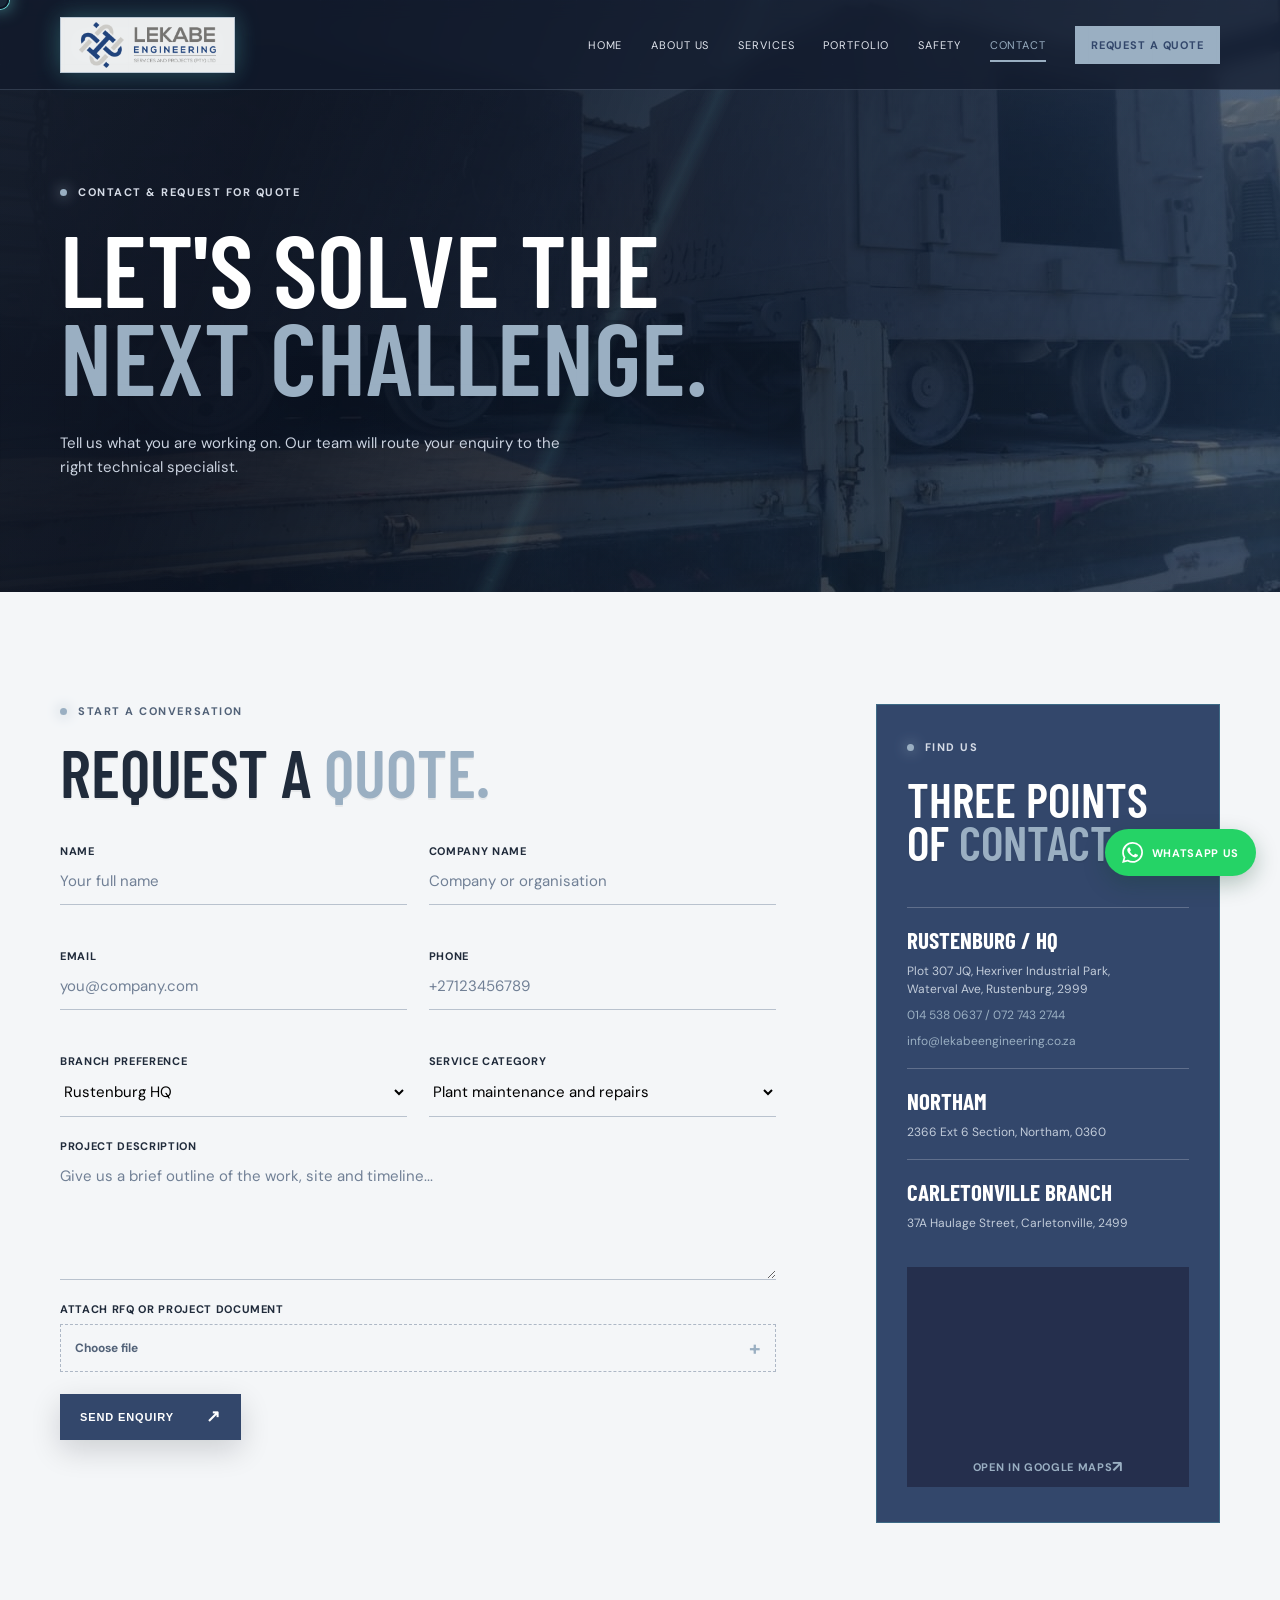
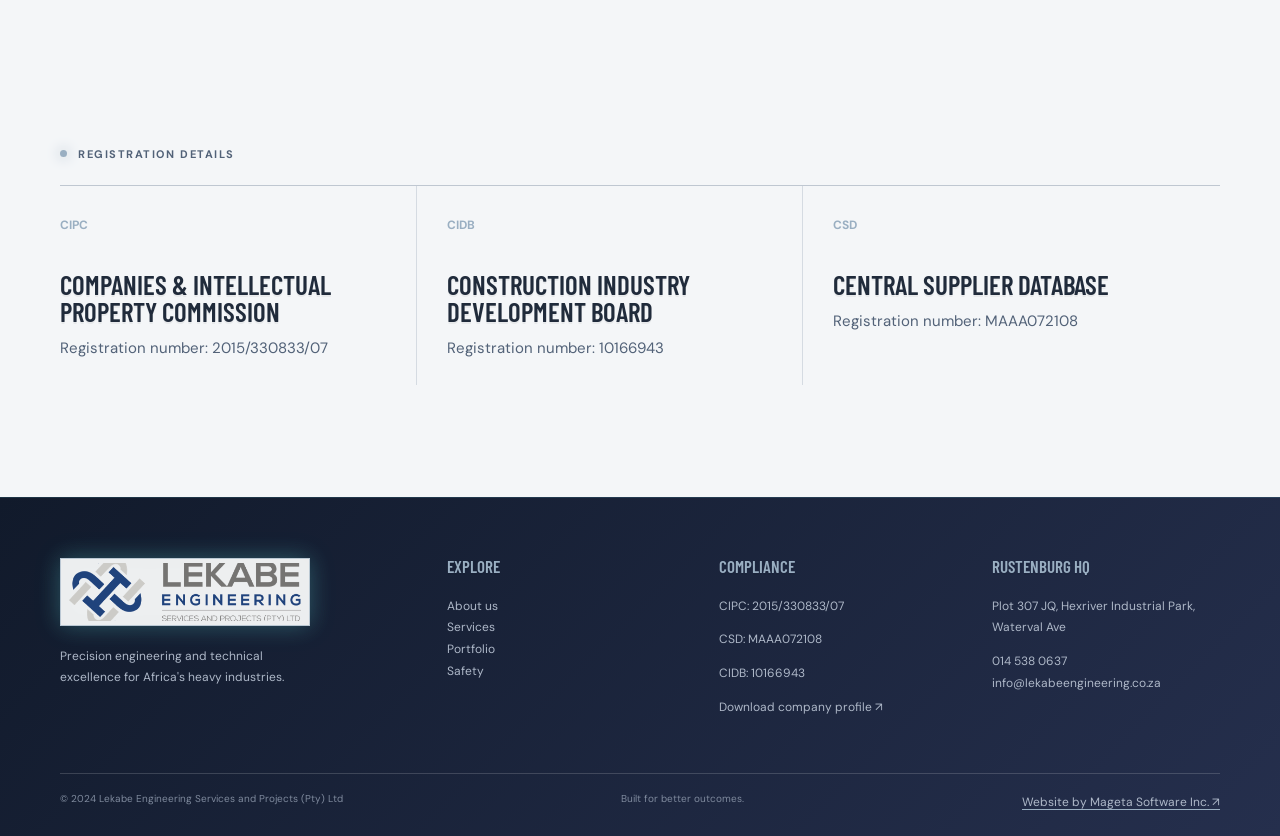
==== commit fbe65cb0: "Add files via upload" ====
--- a/contact.html
+++ b/contact.html
@@ -39,9 +39,9 @@
 </label>
 <label>Company name<input required type="text" placeholder="Company or organisation">
 </label>
-<label>Email<input required type="email" placeholder="you@company.co.za">
+<label>Email<input required type="email" placeholder="you@company.com" pattern="[A-Za-z0-9._%+-]+@[A-Za-z0-9.-]+\.com" title="Enter a valid email address ending in .com">
 </label>
-<label>Phone<input required type="tel" placeholder="+27">
+<label>Phone<input required type="tel" inputmode="tel" maxlength="12" placeholder="+27123456789" pattern="(?:0[0-9]{9}|\+27[0-9]{9})" title="Enter a South African number: 10 digits starting with 0 or +27 followed by 9 digits">
 </label>
 <label>Branch preference<select>
 <option>Rustenburg HQ</option>
--- a/styles.css
+++ b/styles.css
@@ -101,4 +101,6 @@
 .eyebrow.dark{color:#526278}.team-card{background:rgba(255,255,255,.72);color:#202b3b}.team-card-body{background:rgba(255,255,255,.7)}
 .values-grid article{border-color:#d5dbe2}.capability{color:#202b3b}.capability.active{background:rgba(51,71,107,.06)}
 .branch-panel,.contact-form-wrap{background:rgba(255,255,255,.78)}.form-field input,.form-field textarea,.form-field select{background:#fff;color:#202b3b;border-color:#c5ced8}
-.map-placeholder{height:auto;min-height:220px;overflow:hidden;background:var(--navy-deep);position:relative}.map-placeholder iframe{display:block;width:100%;height:180px;border:0}.map-link{display:flex;align-items:center;justify-content:space-between;padding:12px 14px;background:var(--navy-deep);color:var(--gold);font-size:11px;font-weight:700;letter-spacing:.06em;text-transform:uppercase}.map-link span{font-size:16px;line-height:0}+.branch-panel{background:var(--navy);color:#fff}
+.map-placeholder{height:auto;min-height:220px;overflow:hidden;background:var(--navy-deep);position:relative}.map-placeholder iframe{display:block;width:100%;height:180px;border:0}.map-link{display:flex;align-items:center;justify-content:space-between;padding:12px 14px;background:var(--navy-deep);color:var(--gold);font-size:11px;font-weight:700;letter-spacing:.06em;text-transform:uppercase}.map-link span{font-size:16px;line-height:0}
+#rfq.section-light,.profile-facts.section-light{background:#f4f6f8;color:#202b3b}#rfq .form-heading h2,#rfq .rfq-form label{color:#202b3b}#rfq .rfq-form input,#rfq .rfq-form select,#rfq .rfq-form textarea{color:#000;caret-color:#000}#rfq .rfq-form input::placeholder,#rfq .rfq-form textarea::placeholder{color:#718096;opacity:1}#rfq .rfq-form input,#rfq .rfq-form select,#rfq .rfq-form textarea{border-color:#b9c2ce;background:transparent}#rfq .eyebrow.dark,.profile-facts .eyebrow.dark{color:#526278}.profile-facts .values-grid h3{color:#202b3b}.profile-facts .values-grid p{color:#526278}
